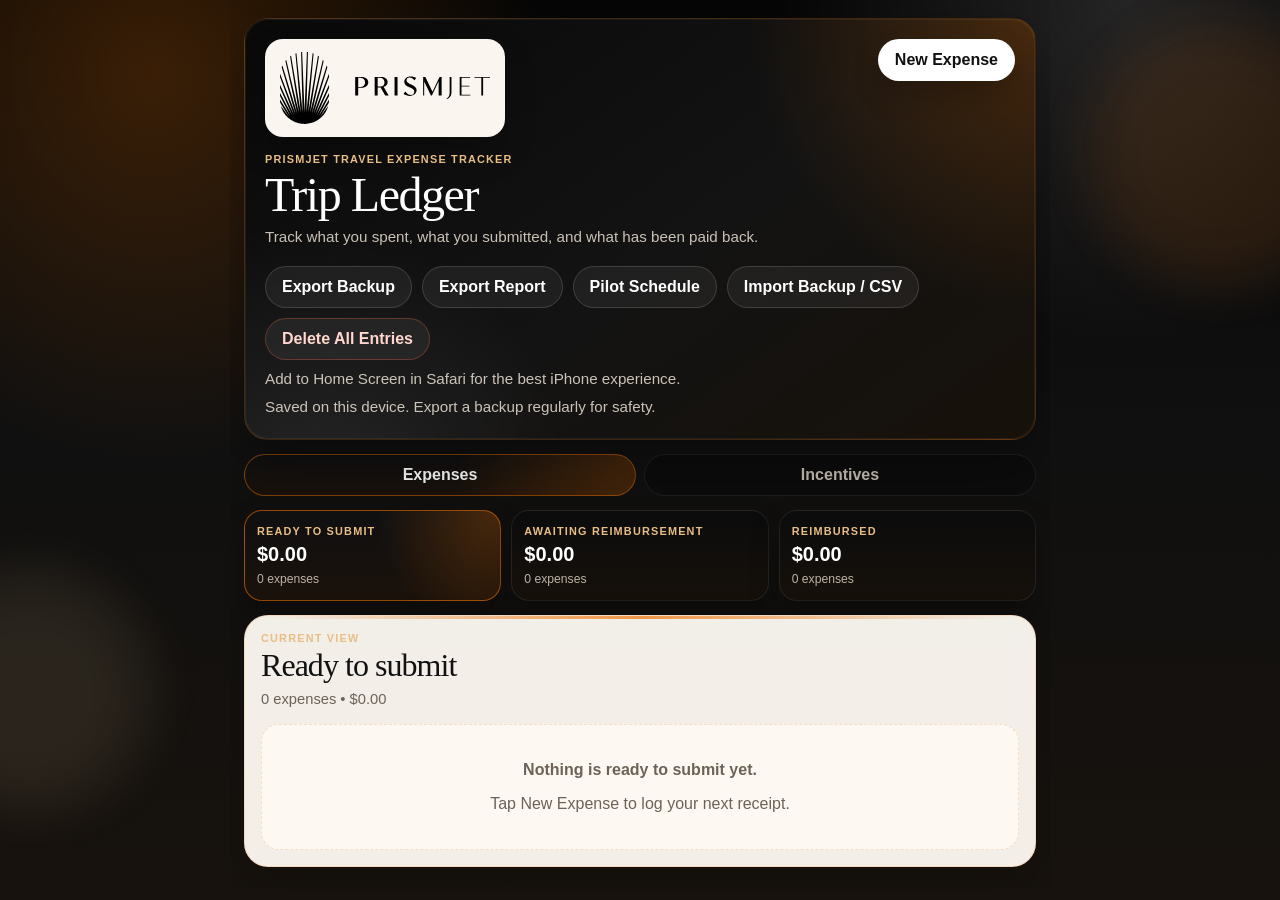
==== index.html @ 380c0ceb "Publish PrismJet schedule test app" ====
<!DOCTYPE html>
<html lang="en">
<head>
  <meta charset="UTF-8">
  <meta name="viewport" content="width=device-width, initial-scale=1.0, viewport-fit=cover">
  <meta name="theme-color" content="#090909">
  <meta name="apple-mobile-web-app-capable" content="yes">
  <meta name="apple-mobile-web-app-status-bar-style" content="black-translucent">
  <meta name="apple-mobile-web-app-title" content="Trip Ledger">
  <title>Trip Ledger • PrismJet</title>
  <link rel="manifest" href="manifest.webmanifest">
  <link rel="icon" href="assets/icon.svg" type="image/svg+xml">
  <link rel="apple-touch-icon" sizes="180x180" href="assets/apple-touch-icon.png">
  <link rel="stylesheet" href="styles.css">
</head>
<body>
  <div class="page-shell">
    <div class="backdrop backdrop-a"></div>
    <div class="backdrop backdrop-b"></div>

    <header class="app-header card">
      <div class="app-header-top">
        <div class="hero-copy">
          <div class="brand-lockup">
            <div class="brand-logo-frame">
              <img class="brand-logo" src="assets/prismjet-logo.svg" alt="PrismJet">
            </div>
          </div>
          <p class="eyebrow">PrismJet travel expense tracker</p>
          <h1>Trip Ledger</h1>
          <p class="hero-text">Track what you spent, what you submitted, and what has been paid back.</p>
        </div>

        <a class="primary-button new-expense-link" id="new-entry-link" href="expense.html?type=expense">New Expense</a>
      </div>

      <div class="header-actions">
        <button class="secondary-button" id="export-button" type="button">Export Backup</button>
        <a class="secondary-button" href="report.html">Export Report</a>
        <a class="secondary-button" href="schedule.html">Pilot Schedule</a>
        <button class="secondary-button" id="import-button" type="button">Import Backup / CSV</button>
        <button class="secondary-button danger-button" id="clear-button" type="button">Delete All Entries</button>
        <input id="import-input" type="file" accept=".json,application/json,.csv,text/csv" hidden>
      </div>

      <p class="install-tip">
        Add to Home Screen in Safari for the best iPhone experience.
        <span class="storage-tip" id="storage-status">Saved on this device. Export a backup regularly for safety.</span>
      </p>
    </header>

    <main class="layout compact-layout">
      <section class="ledger-toggle" aria-label="Record type">
        <button class="ledger-toggle-button active" data-record-type="expense" type="button" aria-pressed="true">Expenses</button>
        <button class="ledger-toggle-button" data-record-type="incentive" type="button" aria-pressed="false">Incentives</button>
      </section>

      <section class="status-grid" aria-label="Expense categories">
        <button class="status-tile card active" data-view="to-submit" type="button" aria-pressed="true">
          <span class="summary-label">Ready to submit</span>
          <span class="summary-value" id="summary-to-submit">$0.00</span>
          <span class="summary-meta" id="summary-to-submit-count">0 expenses</span>
        </button>

        <button class="status-tile card" data-view="submitted" type="button" aria-pressed="false">
          <span class="summary-label">Awaiting reimbursement</span>
          <span class="summary-value" id="summary-awaiting">$0.00</span>
          <span class="summary-meta" id="summary-awaiting-count">0 expenses</span>
        </button>

        <button class="status-tile card" data-view="reimbursed" type="button" aria-pressed="false">
          <span class="summary-label">Reimbursed</span>
          <span class="summary-value" id="summary-reimbursed">$0.00</span>
          <span class="summary-meta" id="summary-reimbursed-count">0 expenses</span>
        </button>
      </section>

      <section class="card list-panel">
        <div class="list-panel-heading">
          <div>
            <p class="section-eyebrow">Current view</p>
            <h2 id="list-heading">Ready to submit</h2>
            <p class="list-caption" id="list-caption">0 expenses • $0.00</p>
          </div>
        </div>

        <div class="expense-list" id="expense-list" aria-live="polite"></div>

        <template id="expense-card-template">
          <article class="expense-card">
            <div class="expense-card-top">
              <div class="expense-primary">
                <p class="expense-merchant"></p>
                <p class="expense-meta"></p>
              </div>
              <div class="expense-amount"></div>
            </div>

            <div class="expense-badges"></div>
            <p class="expense-location"></p>
            <p class="expense-notes"></p>
            <img class="expense-photo" alt="Receipt photo">

            <dl class="expense-timeline"></dl>

            <div class="expense-actions">
              <button class="inline-button" data-action="quick-status" type="button"></button>
              <button class="inline-button" data-action="edit" type="button">Edit</button>
              <button class="inline-button danger-inline" data-action="delete" type="button">Delete</button>
            </div>
          </article>
        </template>
      </section>
    </main>
  </div>

  <script src="app.js" type="module"></script>
</body>
</html>
---- styles.css ----
:root {
  --bg: #090909;
  --surface: rgba(255, 251, 245, 0.95);
  --surface-strong: #fffdf8;
  --line: rgba(238, 113, 0, 0.16);
  --text: #111111;
  --muted: #6c6257;
  --accent: #ee7100;
  --accent-strong: #c85b00;
  --highlight: #e8be84;
  --success: #2f6d55;
  --warning: #a35a1d;
  --shadow: 0 22px 50px rgba(0, 0, 0, 0.2);
  --radius-xl: 24px;
  --radius-lg: 18px;
  --radius-md: 14px;
  --radius-sm: 12px;
  --hero-font: "Iowan Old Style", "Palatino Linotype", "Book Antiqua", serif;
  --ui-font: "Avenir Next", "Helvetica Neue", "Trebuchet MS", sans-serif;
}

* {
  box-sizing: border-box;
}

html {
  background:
    radial-gradient(circle at 12% 8%, rgba(238, 113, 0, 0.22), transparent 28%),
    radial-gradient(circle at 88% 0%, rgba(255, 255, 255, 0.12), transparent 24%),
    linear-gradient(180deg, #060606 0%, #101010 48%, #17120d 100%);
}

body {
  margin: 0;
  min-height: 100vh;
  color: var(--text);
  font-family: var(--ui-font);
  background: transparent;
}

body.modal-open {
  overflow: hidden;
}

button,
input,
select,
textarea {
  font: inherit;
}

button {
  border: 0;
  cursor: pointer;
}

a {
  color: inherit;
  text-decoration: none;
}

img {
  display: block;
  max-width: 100%;
}

.page-shell {
  position: relative;
  max-width: 820px;
  margin: 0 auto;
  overflow: hidden;
  padding: max(18px, env(safe-area-inset-top)) 14px max(22px, env(safe-area-inset-bottom));
}

.backdrop {
  position: fixed;
  border-radius: 999px;
  pointer-events: none;
  filter: blur(28px);
  opacity: 0.7;
}

.backdrop-a {
  top: 24px;
  right: -70px;
  width: 260px;
  height: 260px;
  background: rgba(238, 113, 0, 0.16);
}

.backdrop-b {
  bottom: 10%;
  left: -90px;
  width: 240px;
  height: 240px;
  background: rgba(245, 212, 161, 0.14);
}

.card,
.expense-card,
.status-tile {
  animation: lift-in 0.42s ease both;
}

.card {
  position: relative;
  border: 1px solid var(--line);
  border-radius: var(--radius-xl);
  background: var(--surface);
  backdrop-filter: blur(12px);
  box-shadow: var(--shadow);
}

.app-header,
.form-shell {
  overflow: hidden;
  padding: 20px;
  border-color: rgba(238, 113, 0, 0.22);
  background:
    radial-gradient(circle at top right, rgba(238, 113, 0, 0.24), transparent 32%),
    radial-gradient(circle at 8% 110%, rgba(255, 255, 255, 0.08), transparent 30%),
    linear-gradient(145deg, #090909 0%, #131313 54%, #17110a 100%);
  box-shadow: 0 24px 60px rgba(0, 0, 0, 0.34);
}

.app-header::after,
.form-shell::after {
  content: "";
  position: absolute;
  inset: 0;
  border: 1px solid rgba(255, 255, 255, 0.06);
  border-radius: inherit;
  pointer-events: none;
}

.app-header-top,
.list-panel-heading,
.form-header {
  display: flex;
  justify-content: space-between;
  gap: 14px;
  align-items: flex-start;
}

.hero-copy {
  max-width: 34rem;
}

.brand-lockup {
  display: flex;
  align-items: center;
  margin-bottom: 16px;
}

.brand-lockup-compact {
  margin-bottom: 14px;
}

.brand-logo-frame {
  display: inline-flex;
  padding: 12px 14px;
  border-radius: 18px;
  background: rgba(255, 250, 243, 0.98);
  border: 1px solid rgba(255, 255, 255, 0.1);
  box-shadow: 0 16px 32px rgba(0, 0, 0, 0.22);
}

.brand-logo {
  width: min(210px, 52vw);
  height: auto;
}

.eyebrow,
.section-eyebrow,
.summary-label {
  display: block;
  margin: 0 0 6px;
  letter-spacing: 0.11em;
  text-transform: uppercase;
  color: var(--highlight);
  font-size: 0.68rem;
  font-weight: 700;
}

h1,
h2 {
  margin: 0;
  font-family: var(--hero-font);
  line-height: 0.98;
  letter-spacing: -0.03em;
}

h1 {
  font-size: clamp(2rem, 7vw, 3rem);
  font-weight: 300;
}

h2 {
  font-size: clamp(1.5rem, 5vw, 2rem);
  font-weight: 400;
}

.hero-text,
.list-caption,
.storage-tip,
.field-help,
.expense-meta,
.expense-location,
.expense-notes,
.install-tip,
.back-copy {
  color: var(--muted);
  line-height: 1.45;
}

.app-header h1,
.form-shell h1 {
  color: #fff;
}

.app-header .hero-text,
.app-header .install-tip,
.app-header .storage-tip,
.form-shell .back-copy {
  color: rgba(255, 244, 228, 0.78);
}

.hero-text,
.install-tip {
  margin: 8px 0 0;
  font-size: 0.95rem;
}

.storage-tip {
  display: block;
  margin-top: 6px;
}

.header-actions {
  display: flex;
  gap: 10px;
  flex-wrap: wrap;
  margin-top: 18px;
}

.layout {
  display: grid;
  gap: 14px;
  margin-top: 14px;
}

.ledger-toggle {
  display: grid;
  grid-template-columns: repeat(2, minmax(0, 1fr));
  gap: 8px;
}

.ledger-toggle-button {
  min-height: 42px;
  border: 1px solid rgba(255, 255, 255, 0.08);
  border-radius: 999px;
  background: rgba(12, 12, 13, 0.92);
  color: rgba(255, 243, 226, 0.78);
  font-weight: 700;
  transition: transform 160ms ease, border-color 160ms ease, background-color 160ms ease;
}

.ledger-toggle-button.active {
  border-color: rgba(238, 113, 0, 0.5);
  background:
    radial-gradient(circle at top right, rgba(238, 113, 0, 0.24), transparent 46%),
    linear-gradient(180deg, rgba(16, 16, 17, 0.98), rgba(27, 18, 11, 0.98));
  color: #fff;
}

.ledger-toggle-button:hover {
  transform: translateY(-1px);
}

.status-grid {
  display: grid;
  gap: 10px;
  grid-template-columns: repeat(3, minmax(0, 1fr));
}

.status-tile {
  width: 100%;
  padding: 14px 12px;
  text-align: left;
  border: 1px solid rgba(255, 255, 255, 0.08);
  border-radius: var(--radius-lg);
  background: linear-gradient(180deg, rgba(12, 12, 13, 0.96), rgba(23, 17, 11, 0.96));
  box-shadow: 0 16px 30px rgba(0, 0, 0, 0.25);
  transition: transform 160ms ease, border-color 160ms ease, background-color 160ms ease;
}

.status-tile.active {
  border-color: rgba(238, 113, 0, 0.58);
  background:
    radial-gradient(circle at top right, rgba(238, 113, 0, 0.26), transparent 46%),
    linear-gradient(180deg, rgba(16, 16, 17, 0.98), rgba(27, 18, 11, 0.98));
}

.status-tile:hover {
  transform: translateY(-1px);
}

.summary-value {
  display: block;
  margin: 0;
  color: #fff;
  font-size: clamp(0.98rem, 3.8vw, 1.25rem);
  font-weight: 800;
  line-height: 1.15;
  font-variant-numeric: tabular-nums;
}

.summary-meta {
  display: block;
  margin-top: 6px;
  color: rgba(255, 243, 226, 0.72);
  font-size: 0.76rem;
}

.list-panel {
  padding: 16px;
  border-color: rgba(238, 113, 0, 0.18);
  box-shadow: 0 24px 48px rgba(0, 0, 0, 0.18);
}

.list-panel::before,
.form-card::before {
  content: "";
  position: absolute;
  left: 18px;
  right: 18px;
  top: 0;
  height: 3px;
  border-radius: 999px;
  background: linear-gradient(90deg, rgba(238, 113, 0, 0), rgba(238, 113, 0, 0.7), rgba(238, 113, 0, 0));
}

.list-panel-heading {
  margin-bottom: 14px;
  align-items: flex-end;
}

.list-caption {
  margin: 8px 0 0;
  font-size: 0.92rem;
}

.sort-control {
  display: grid;
  gap: 6px;
  min-width: 0;
}

.sort-control-label {
  color: var(--muted);
  font-size: 0.72rem;
  font-weight: 700;
  letter-spacing: 0.08em;
  text-transform: uppercase;
}

.sort-control select {
  min-height: 40px;
  padding: 0 14px;
  border: 1px solid rgba(17, 17, 17, 0.12);
  border-radius: 999px;
  background: rgba(255, 254, 251, 0.98);
  color: var(--text);
  font-weight: 700;
}

.expense-list {
  display: grid;
  gap: 12px;
}

.expense-group {
  overflow: hidden;
  border: 1px solid var(--line);
  border-radius: var(--radius-lg);
  background: rgba(255, 251, 245, 0.9);
}

.expense-group-summary,
.submitted-expense-summary {
  display: flex;
  align-items: center;
  justify-content: space-between;
  gap: 10px;
  padding: 12px 14px;
  cursor: pointer;
  list-style: none;
}

.expense-group-summary::-webkit-details-marker,
.submitted-expense-summary::-webkit-details-marker {
  display: none;
}

.expense-group-summary-main,
.submitted-expense-line {
  min-width: 0;
  display: flex;
  align-items: center;
  gap: 8px;
}

.expense-group-summary-label,
.submitted-expense-title {
  min-width: 0;
  overflow: hidden;
  text-overflow: ellipsis;
  white-space: nowrap;
  font-weight: 800;
}

.expense-group-summary-label {
  font-size: 0.98rem;
}

.expense-group-summary-right,
.submitted-expense-summary-right {
  display: flex;
  align-items: center;
  gap: 10px;
  flex-shrink: 0;
}

.expense-group-summary-total,
.submitted-expense-summary-amount {
  color: var(--accent);
  font-weight: 800;
  font-variant-numeric: tabular-nums;
  white-space: nowrap;
}

.accordion-chevron {
  color: var(--muted);
  font-size: 1.15rem;
  line-height: 1;
  transition: transform 180ms ease;
}

.expense-group[open] > .expense-group-summary,
.submitted-expense-item[open] > .submitted-expense-summary {
  border-bottom: 1px solid rgba(238, 113, 0, 0.16);
}

.expense-group[open] > .expense-group-summary .accordion-chevron,
.submitted-expense-item[open] > .submitted-expense-summary .accordion-chevron {
  transform: rotate(90deg);
}

.expense-group-content,
.submitted-expense-body {
  padding: 10px 12px 12px;
}

.expense-group-actions {
  display: flex;
  flex-wrap: wrap;
  gap: 8px;
  margin-bottom: 10px;
}

.expense-group-button {
  min-height: 38px;
}

.trip-group {
  display: grid;
  gap: 8px;
}

.trip-group + .trip-group {
  padding-top: 10px;
  border-top: 1px solid rgba(17, 17, 17, 0.08);
}

.trip-group-header {
  display: flex;
  justify-content: space-between;
  gap: 10px;
  align-items: baseline;
}

.trip-group-title {
  margin: 0;
  font-size: 0.96rem;
  font-weight: 800;
}

.trip-group-caption {
  margin: 0;
  color: var(--muted);
  font-size: 0.76rem;
}

.trip-group-list {
  display: grid;
  gap: 8px;
}

.expense-group-note,
.submitted-expense-meta {
  margin: 0 0 10px;
  color: var(--muted);
  font-size: 0.84rem;
  line-height: 1.35;
}

.submitted-expense-date-grid {
  display: grid;
  grid-template-columns: repeat(3, minmax(0, 1fr));
  gap: 8px;
  margin: 0 0 12px;
}

.submitted-expense-date-field {
  display: grid;
  gap: 5px;
  padding: 10px;
  border-radius: var(--radius-md);
  background: rgba(17, 17, 17, 0.05);
}

.submitted-expense-date-label {
  color: var(--muted);
  font-size: 0.72rem;
  font-weight: 700;
  text-transform: uppercase;
  letter-spacing: 0.08em;
}

.submitted-expense-date-input,
.submitted-expense-date-value {
  min-width: 0;
  color: var(--text);
  font-size: 0.88rem;
  font-weight: 700;
}

.submitted-expense-date-input {
  min-height: 24px;
  padding: 0;
  border: 0;
  background: transparent;
  appearance: none;
  -webkit-appearance: none;
}

.submitted-expense-date-input:focus {
  outline: none;
}

.submitted-expense-date-input::-webkit-date-and-time-value {
  text-align: left;
}

.expense-group-list {
  display: grid;
  gap: 8px;
}

.expense-group-empty {
  margin: 0;
  padding: 14px;
  border-radius: var(--radius-md);
  background: rgba(17, 17, 17, 0.05);
  color: var(--muted);
  text-align: center;
}

.submitted-expense-item {
  overflow: hidden;
  border: 1px solid rgba(17, 17, 17, 0.08);
  border-radius: var(--radius-md);
  background: linear-gradient(180deg, rgba(255, 253, 249, 0.98), rgba(249, 242, 232, 0.95));
  animation: lift-in 0.42s ease both;
}

.submitted-expense-date {
  flex-shrink: 0;
  color: var(--muted);
  font-size: 0.8rem;
  font-weight: 700;
  white-space: nowrap;
}

.submitted-expense-title {
  font-size: 0.94rem;
}

.submitted-expense-summary-amount {
  font-size: 0.92rem;
}

.expense-card {
  padding: 16px;
  border: 1px solid var(--line);
  border-radius: var(--radius-lg);
  background: linear-gradient(180deg, rgba(255, 253, 249, 0.99), rgba(249, 242, 232, 0.97));
}

.expense-card-top {
  display: flex;
  justify-content: space-between;
  gap: 12px;
  align-items: flex-start;
}

.expense-merchant {
  margin: 0;
  font-size: 1.08rem;
  font-weight: 800;
}

.expense-meta,
.expense-location,
.expense-notes {
  margin: 6px 0 0;
  font-size: 0.92rem;
}

.expense-location:not([hidden])::before {
  content: "Location: ";
  font-weight: 700;
  color: var(--text);
}

.expense-amount {
  flex-shrink: 0;
  color: var(--accent);
  font-size: 1.15rem;
  font-weight: 800;
  white-space: nowrap;
  font-variant-numeric: tabular-nums;
}

.expense-badges {
  display: flex;
  gap: 8px;
  flex-wrap: wrap;
  margin-top: 12px;
}

.badge {
  display: inline-flex;
  align-items: center;
  min-height: 28px;
  padding: 0 10px;
  border-radius: 999px;
  font-size: 0.76rem;
  font-weight: 700;
}

.badge-status-draft {
  background: rgba(238, 113, 0, 0.12);
  color: var(--accent);
}

.badge-status-submitted {
  background: rgba(232, 190, 132, 0.2);
  color: var(--warning);
}

.badge-status-reimbursed {
  background: rgba(47, 109, 85, 0.14);
  color: var(--success);
}

.badge-category {
  background: rgba(17, 17, 17, 0.06);
  color: var(--text);
}

.badge-trip {
  background: rgba(238, 113, 0, 0.12);
  color: var(--accent);
}

.expense-photo {
  width: 100%;
  margin-top: 12px;
  max-height: 150px;
  border-radius: var(--radius-md);
  object-fit: cover;
  background: rgba(17, 17, 17, 0.06);
}

.expense-timeline {
  display: grid;
  grid-template-columns: repeat(3, minmax(0, 1fr));
  gap: 8px;
  margin: 12px 0 0;
}

.expense-timeline div {
  padding: 10px;
  border-radius: var(--radius-md);
  background: rgba(17, 17, 17, 0.05);
}

.expense-timeline dt {
  margin: 0 0 5px;
  color: var(--muted);
  font-size: 0.72rem;
  text-transform: uppercase;
  letter-spacing: 0.08em;
}

.expense-timeline dd {
  margin: 0;
  font-size: 0.88rem;
  font-weight: 700;
}

.expense-actions,
.form-actions {
  display: flex;
  gap: 10px;
  flex-wrap: wrap;
  margin-top: 14px;
}

.primary-button,
.secondary-button,
.inline-button {
  display: inline-flex;
  align-items: center;
  justify-content: center;
  min-height: 42px;
  padding: 0 16px;
  border-radius: 999px;
  font-weight: 700;
  transition: transform 160ms ease, box-shadow 160ms ease, background-color 160ms ease, color 160ms ease;
}

.primary-button {
  border: 1px solid rgba(238, 113, 0, 0.45);
  background: linear-gradient(135deg, #111111 0%, #1d1d1f 100%);
  color: #fff;
  box-shadow: 0 14px 28px rgba(0, 0, 0, 0.22);
}

.secondary-button,
.inline-button {
  border: 1px solid rgba(17, 17, 17, 0.12);
  background: rgba(255, 253, 249, 0.95);
  color: var(--text);
}

.danger-inline {
  color: #a63e2f;
}

.danger-button {
  color: #a63e2f;
}

.primary-button:hover,
.secondary-button:hover,
.inline-button:hover {
  transform: translateY(-1px);
}

.primary-button:disabled,
.secondary-button:disabled,
.inline-button:disabled {
  opacity: 0.58;
  cursor: not-allowed;
  transform: none;
}

.new-expense-link {
  flex-shrink: 0;
  background: #fff;
  color: #111;
  border-color: rgba(255, 255, 255, 0.18);
}

.app-header .secondary-button,
.form-shell .back-link {
  border-color: rgba(255, 255, 255, 0.14);
  background: rgba(255, 255, 255, 0.06);
  color: #fff;
  box-shadow: none;
}

.app-header .danger-button {
  border-color: rgba(224, 95, 70, 0.34);
  color: #ffd7ce;
}

.app-header .secondary-button:hover,
.form-shell .back-link:hover,
.app-header .new-expense-link:hover {
  box-shadow: none;
}

.form-page {
  max-width: 760px;
  margin: 0 auto;
}

.back-link {
  margin-bottom: 12px;
}

.form-card {
  margin-top: 12px;
  padding: 14px;
  overflow: hidden;
  border-color: rgba(238, 113, 0, 0.18);
  box-shadow: 0 24px 48px rgba(0, 0, 0, 0.18);
}

.entry-type-picker {
  display: grid;
  grid-template-columns: repeat(2, minmax(0, 1fr));
  gap: 8px;
  margin: 0 0 12px;
  padding: 0;
  border: 0;
}

.entry-type-picker legend {
  margin-bottom: 8px;
  color: var(--muted);
  font-size: 0.8rem;
  font-weight: 700;
}

.entry-type-option {
  position: relative;
}

.entry-type-option input {
  position: absolute;
  inset: 0;
  opacity: 0;
  pointer-events: none;
}

.entry-type-option span {
  display: flex;
  align-items: center;
  justify-content: center;
  min-height: 42px;
  padding: 0 14px;
  border: 1px solid rgba(17, 17, 17, 0.12);
  border-radius: 999px;
  background: rgba(255, 254, 251, 0.96);
  color: var(--text);
  font-weight: 700;
}

.entry-type-option input:checked + span {
  border-color: rgba(238, 113, 0, 0.5);
  background: rgba(238, 113, 0, 0.1);
  color: var(--accent-strong);
}

.field-grid {
  display: grid;
  gap: 12px;
  grid-template-columns: repeat(2, minmax(0, 1fr));
}

.field {
  display: flex;
  flex-direction: column;
  gap: 6px;
  min-width: 0;
}

.field span {
  font-size: 0.84rem;
  font-weight: 700;
}

.field input,
.field select,
.field textarea {
  width: 100%;
  max-width: 100%;
  min-width: 0;
  min-height: 44px;
  padding: 11px 13px;
  border: 1px solid rgba(17, 17, 17, 0.14);
  border-radius: var(--radius-md);
  background: rgba(255, 254, 251, 0.96);
  color: var(--text);
  transition: border-color 160ms ease, box-shadow 160ms ease, transform 160ms ease;
}

.field input[type="date"] {
  display: block;
  width: 100%;
  max-width: 100%;
  min-width: 0;
  overflow: hidden;
  white-space: nowrap;
  text-overflow: ellipsis;
  -webkit-appearance: none;
  appearance: none;
}

.field input[type="date"]::-webkit-date-and-time-value {
  text-align: left;
}

.field input[type="date"]::-webkit-calendar-picker-indicator {
  margin-left: 6px;
}

.field input:focus,
.field select:focus,
.field textarea:focus {
  outline: none;
  border-color: rgba(238, 113, 0, 0.5);
  box-shadow: 0 0 0 4px rgba(238, 113, 0, 0.08);
  transform: translateY(-1px);
}

.field textarea {
  min-height: 84px;
  resize: vertical;
}

.field-wide {
  grid-column: 1 / -1;
}

.entry-grid {
  gap: 10px;
  grid-template-columns: repeat(2, minmax(0, 1fr));
}

.receipt-field {
  padding: 12px;
  border: 1px solid rgba(17, 17, 17, 0.08);
  border-radius: var(--radius-lg);
  background: rgba(248, 241, 231, 0.72);
}

.receipt-actions {
  display: grid;
  gap: 6px;
  margin-top: 8px;
}

.compact-action {
  width: 100%;
}

.scan-status {
  margin: 0;
  color: var(--muted);
  font-size: 0.8rem;
  line-height: 1.35;
}

.location-row {
  display: grid;
  grid-template-columns: 1fr auto;
  gap: 10px;
}

.photo-preview {
  display: grid;
  gap: 10px;
  margin-top: 12px;
}

.photo-preview-actions {
  display: flex;
  gap: 10px;
  flex-wrap: wrap;
}

.photo-preview img {
  width: 100%;
  max-height: 420px;
  border-radius: var(--radius-lg);
  object-fit: contain;
  background: rgba(17, 17, 17, 0.06);
  cursor: zoom-in;
}

.empty-state {
  padding: 20px;
  border-radius: var(--radius-lg);
  border: 1px dashed rgba(238, 113, 0, 0.22);
  text-align: center;
  color: var(--muted);
  background: rgba(255, 251, 243, 0.84);
}

.details-panel {
  margin-top: 12px;
  border: 1px solid rgba(17, 17, 17, 0.08);
  border-radius: var(--radius-lg);
  background: rgba(248, 241, 231, 0.68);
  overflow: hidden;
}

.details-panel summary {
  padding: 12px 14px;
  cursor: pointer;
  font-weight: 700;
  color: var(--accent);
  list-style: none;
}

.details-panel summary::-webkit-details-marker {
  display: none;
}

.details-panel[open] summary {
  border-bottom: 1px solid rgba(17, 17, 17, 0.08);
}

.optional-grid {
  gap: 10px;
  padding: 0 14px 14px;
}

.report-card {
  display: grid;
  gap: 14px;
}

.report-date-grid {
  gap: 12px;
}

.report-preview {
  margin: 0;
  padding: 12px 14px;
  border: 1px solid rgba(17, 17, 17, 0.08);
  border-radius: var(--radius-md);
  background: rgba(248, 241, 231, 0.62);
  color: var(--muted);
  line-height: 1.45;
}

.report-actions {
  margin-top: 0;
}

.report-download-link[hidden] {
  display: none;
}

.report-modal {
  position: fixed;
  inset: 0;
  z-index: 18;
  display: grid;
  place-items: center;
  padding: 20px 12px;
}

.report-modal[hidden] {
  display: none;
}

.report-modal-scrim {
  position: absolute;
  inset: 0;
  background: rgba(9, 9, 9, 0.72);
  backdrop-filter: blur(8px);
}

.report-modal-card {
  position: relative;
  width: min(100%, 520px);
  padding: 16px;
  border-color: rgba(238, 113, 0, 0.18);
  box-shadow: 0 24px 56px rgba(0, 0, 0, 0.28);
}

.report-modal-header {
  display: flex;
  justify-content: space-between;
  gap: 12px;
  align-items: flex-start;
  margin-bottom: 14px;
}

.report-modal-copy,
.report-modal-preview {
  margin: 8px 0 0;
  color: var(--muted);
  line-height: 1.45;
}

.report-modal-grid {
  display: grid;
  gap: 12px;
  grid-template-columns: repeat(2, minmax(0, 1fr));
}

.report-modal-preview {
  padding: 12px 14px;
  border: 1px solid rgba(17, 17, 17, 0.08);
  border-radius: var(--radius-md);
  background: rgba(248, 241, 231, 0.62);
}

.report-modal-actions {
  display: flex;
  justify-content: flex-end;
  gap: 10px;
  flex-wrap: wrap;
  margin-top: 14px;
}

.image-modal {
  position: fixed;
  inset: 0;
  z-index: 20;
  display: grid;
  place-items: center;
  padding: 20px 12px;
}

.image-modal[hidden] {
  display: none;
}

.image-modal-scrim {
  position: absolute;
  inset: 0;
  background: rgba(19, 41, 42, 0.72);
  backdrop-filter: blur(8px);
}

.image-modal-card {
  position: relative;
  width: min(100%, 760px);
  max-height: 92vh;
  padding: 14px;
  border: 1px solid rgba(255, 255, 255, 0.08);
  border-radius: var(--radius-xl);
  background: rgba(14, 30, 31, 0.94);
  box-shadow: 0 22px 50px rgba(0, 0, 0, 0.3);
}

.image-modal-toolbar {
  display: flex;
  justify-content: space-between;
  gap: 10px;
  align-items: center;
  margin-bottom: 12px;
}

.image-zoom-actions {
  display: flex;
  gap: 8px;
}

.image-modal-toolbar .inline-button {
  background: rgba(255, 255, 255, 0.08);
  border-color: rgba(255, 255, 255, 0.12);
  color: #fff;
}

.image-modal-frame {
  position: relative;
  overflow: hidden;
  min-height: 60vh;
  max-height: 70vh;
  border-radius: var(--radius-lg);
  background: rgba(0, 0, 0, 0.3);
  touch-action: none;
}

.image-modal-frame img {
  width: 100%;
  height: 100%;
  object-fit: contain;
  transform-origin: center center;
  transition: transform 140ms ease;
  user-select: none;
  -webkit-user-drag: none;
}

.image-modal-help {
  margin: 12px 0 4px;
  color: rgba(255, 255, 255, 0.72);
}

.schedule-page {
  max-width: 1080px;
}

.schedule-app {
  display: grid;
  gap: 14px;
}

.schedule-app[hidden],
.schedule-login-panel[hidden] {
  display: none;
}

.schedule-mode-banner {
  min-height: 0;
}

.login-grid {
  grid-template-columns: minmax(0, 1fr) auto;
  align-items: end;
}

.login-button {
  min-height: 44px;
}

.form-message {
  min-height: 1.35em;
  margin: 10px 0 0;
  color: var(--muted);
  font-size: 0.9rem;
  line-height: 1.35;
}

.form-message[data-tone="success"] {
  color: var(--success);
}

.form-message[data-tone="error"] {
  color: #a63e2f;
}

.form-message[data-tone="muted"] {
  color: var(--muted);
}

.schedule-status-tile {
  cursor: default;
}

.schedule-status-tile:hover {
  transform: none;
}

.schedule-month-bar {
  display: flex;
  justify-content: space-between;
  gap: 14px;
  align-items: end;
}

.month-actions {
  display: flex;
  align-items: end;
  gap: 8px;
}

.icon-button {
  width: 42px;
  padding: 0;
  flex-shrink: 0;
}

.month-picker-field {
  width: 172px;
}

.schedule-choice-grid {
  margin-top: 14px;
}

.schedule-picker {
  margin: 0;
}

.priority-picker {
  grid-template-columns: repeat(3, minmax(0, 1fr));
}

.calendar-weekdays,
.schedule-calendar-grid {
  display: grid;
  grid-template-columns: repeat(7, minmax(0, 1fr));
  gap: 6px;
}

.calendar-weekdays {
  margin-bottom: 6px;
  color: var(--muted);
  font-size: 0.72rem;
  font-weight: 800;
  text-align: center;
  text-transform: uppercase;
}

.calendar-empty-cell,
.calendar-day-button {
  min-width: 0;
  min-height: 104px;
  border-radius: 10px;
}

.calendar-empty-cell {
  background: rgba(17, 17, 17, 0.03);
}

.calendar-day-button {
  display: flex;
  flex-direction: column;
  align-items: stretch;
  gap: 4px;
  padding: 7px;
  border: 1px solid rgba(17, 17, 17, 0.1);
  background: rgba(255, 253, 249, 0.94);
  color: var(--text);
  text-align: left;
  transition: transform 160ms ease, border-color 160ms ease, background-color 160ms ease;
}

.calendar-day-button:hover {
  transform: translateY(-1px);
  border-color: rgba(238, 113, 0, 0.32);
}

.calendar-day-button:disabled {
  cursor: not-allowed;
  opacity: 0.42;
  transform: none;
}

.calendar-day-button.selected {
  border-color: rgba(238, 113, 0, 0.64);
  background: rgba(238, 113, 0, 0.08);
}

.calendar-day-button.own-request {
  box-shadow: inset 0 0 0 2px rgba(47, 109, 85, 0.16);
}

.calendar-day-number {
  color: var(--text);
  font-size: 0.88rem;
  font-weight: 900;
  line-height: 1;
}

.calendar-chip-stack {
  display: grid;
  gap: 3px;
  min-width: 0;
}

.request-chip,
.draft-chip {
  display: block;
  width: 100%;
  min-width: 0;
  overflow: hidden;
  padding: 3px 5px;
  border-radius: 7px;
  font-size: 0.64rem;
  font-weight: 900;
  line-height: 1.1;
  text-overflow: ellipsis;
  white-space: nowrap;
}

.request-chip-regular {
  border: 1px solid transparent;
  background: var(--pilot-color);
  color: var(--chip-text);
}

.request-chip-pto {
  border: 1px solid var(--pilot-color);
  background:
    repeating-linear-gradient(135deg, rgba(255, 255, 255, 0.96) 0 5px, rgba(255, 255, 255, 0.72) 5px 9px);
  box-shadow: inset 3px 0 0 var(--pilot-color);
  color: #111;
}

.draft-chip {
  border: 1px solid rgba(238, 113, 0, 0.38);
  background: rgba(238, 113, 0, 0.14);
  color: var(--accent-strong);
}

.draft-chip-pto {
  background: rgba(47, 109, 85, 0.12);
  border-color: rgba(47, 109, 85, 0.28);
  color: var(--success);
}

.draft-list {
  display: grid;
  gap: 8px;
}

.draft-row {
  display: grid;
  grid-template-columns: minmax(110px, 1fr) minmax(94px, 0.85fr) minmax(106px, 0.9fr) 42px;
  gap: 8px;
  align-items: end;
  padding: 10px;
  border: 1px solid rgba(17, 17, 17, 0.08);
  border-radius: var(--radius-md);
  background: rgba(248, 241, 231, 0.7);
}

.draft-date,
.draft-select {
  min-width: 0;
}

.draft-date strong,
.draft-date span,
.draft-select span {
  display: block;
}

.draft-date strong {
  font-size: 0.95rem;
}

.draft-date span,
.draft-select span {
  color: var(--muted);
  font-size: 0.72rem;
  font-weight: 800;
  text-transform: uppercase;
}

.draft-select {
  display: grid;
  gap: 5px;
}

.draft-select select {
  width: 100%;
  min-width: 0;
  min-height: 38px;
  padding: 0 10px;
  border: 1px solid rgba(17, 17, 17, 0.12);
  border-radius: 999px;
  background: rgba(255, 254, 251, 0.96);
  color: var(--text);
  font-weight: 800;
}

.draft-remove-button {
  width: 42px;
  padding: 0;
  color: #a63e2f;
}

.schedule-notes-field {
  margin-top: 12px;
}

.compact-empty-state {
  padding: 14px;
}

.month-request-list {
  display: grid;
  gap: 10px;
}

.pilot-request-group {
  display: grid;
  gap: 9px;
  padding: 12px;
  border: 1px solid rgba(17, 17, 17, 0.08);
  border-radius: var(--radius-md);
  background: rgba(248, 241, 231, 0.7);
}

.pilot-request-group-header {
  display: flex;
  gap: 8px;
  align-items: center;
  color: var(--muted);
  font-size: 0.86rem;
}

.pilot-request-group-header strong {
  color: var(--text);
}

.pilot-color-dot {
  width: 12px;
  height: 12px;
  flex-shrink: 0;
  border-radius: 999px;
  background: var(--pilot-color);
}

.pilot-request-days {
  display: flex;
  gap: 6px;
  flex-wrap: wrap;
}

.pilot-request-day {
  display: inline-flex;
  align-items: center;
  gap: 6px;
  min-height: 28px;
  padding: 0 9px;
  border-radius: 999px;
  background: rgba(17, 17, 17, 0.06);
  color: var(--text);
  font-size: 0.78rem;
  font-weight: 800;
}

button.pilot-request-day {
  border: 1px solid rgba(166, 62, 47, 0.18);
  color: #7e3329;
}

button.pilot-request-day::after {
  content: "x";
  font-size: 0.76rem;
  line-height: 1;
}

button.pilot-request-day:hover {
  background: rgba(166, 62, 47, 0.08);
}

@keyframes lift-in {
  from {
    opacity: 0;
    transform: translateY(10px);
  }

  to {
    opacity: 1;
    transform: translateY(0);
  }
}

@media (max-width: 760px) {
  .app-header-top,
  .list-panel-heading,
  .form-header,
  .expense-card-top,
  .image-modal-toolbar,
  .report-modal-header,
  .schedule-month-bar {
    flex-direction: column;
    align-items: stretch;
  }

  .new-expense-link {
    width: 100%;
  }

  .field-grid:not(.entry-grid):not(.optional-grid),
  .expense-timeline {
    grid-template-columns: 1fr;
  }

  .image-zoom-actions {
    width: 100%;
    justify-content: space-between;
  }
}

@media (max-width: 560px) {
  .ledger-toggle,
  .entry-type-picker,
  .entry-grid,
  .optional-grid,
  .submitted-expense-date-grid,
  .report-modal-grid,
  .login-grid,
  .schedule-choice-grid {
    grid-template-columns: 1fr;
  }

  .month-actions {
    width: 100%;
  }

  .month-picker-field {
    width: 100%;
  }

  .draft-row {
    grid-template-columns: minmax(0, 1fr) minmax(92px, 0.86fr) 42px;
  }

  .draft-row .draft-select:nth-of-type(2) {
    grid-column: 1 / span 2;
  }
}

@media (max-width: 480px) {
  .page-shell {
    padding-inline: 12px;
  }

  .app-header,
  .form-shell {
    padding: 16px;
  }

  .form-card {
    padding: 12px;
  }

  .status-grid {
    gap: 8px;
  }

  .status-tile {
    padding: 12px 10px;
  }

  .summary-label {
    font-size: 0.62rem;
  }

  .summary-meta {
    font-size: 0.7rem;
  }

  .field input,
  .field select,
  .field textarea {
    min-height: 42px;
    padding: 10px 12px;
  }

  .image-modal {
    padding-inline: 8px;
  }

  .report-modal {
    padding-inline: 8px;
  }

  .report-modal-actions > * {
    width: 100%;
  }

  .calendar-weekdays,
  .schedule-calendar-grid {
    gap: 4px;
  }

  .calendar-empty-cell,
  .calendar-day-button {
    min-height: 78px;
    border-radius: 8px;
  }

  .calendar-day-button {
    gap: 3px;
    padding: 5px 4px;
  }

  .calendar-weekdays {
    font-size: 0.58rem;
  }

  .calendar-day-number {
    font-size: 0.74rem;
  }

  .request-chip,
  .draft-chip {
    padding: 2px 1px;
    border-radius: 5px;
    font-size: 0.46rem;
  }

  .draft-row {
    grid-template-columns: minmax(0, 1fr) 42px;
  }

  .draft-row .draft-select {
    grid-column: 1 / -1;
  }
}
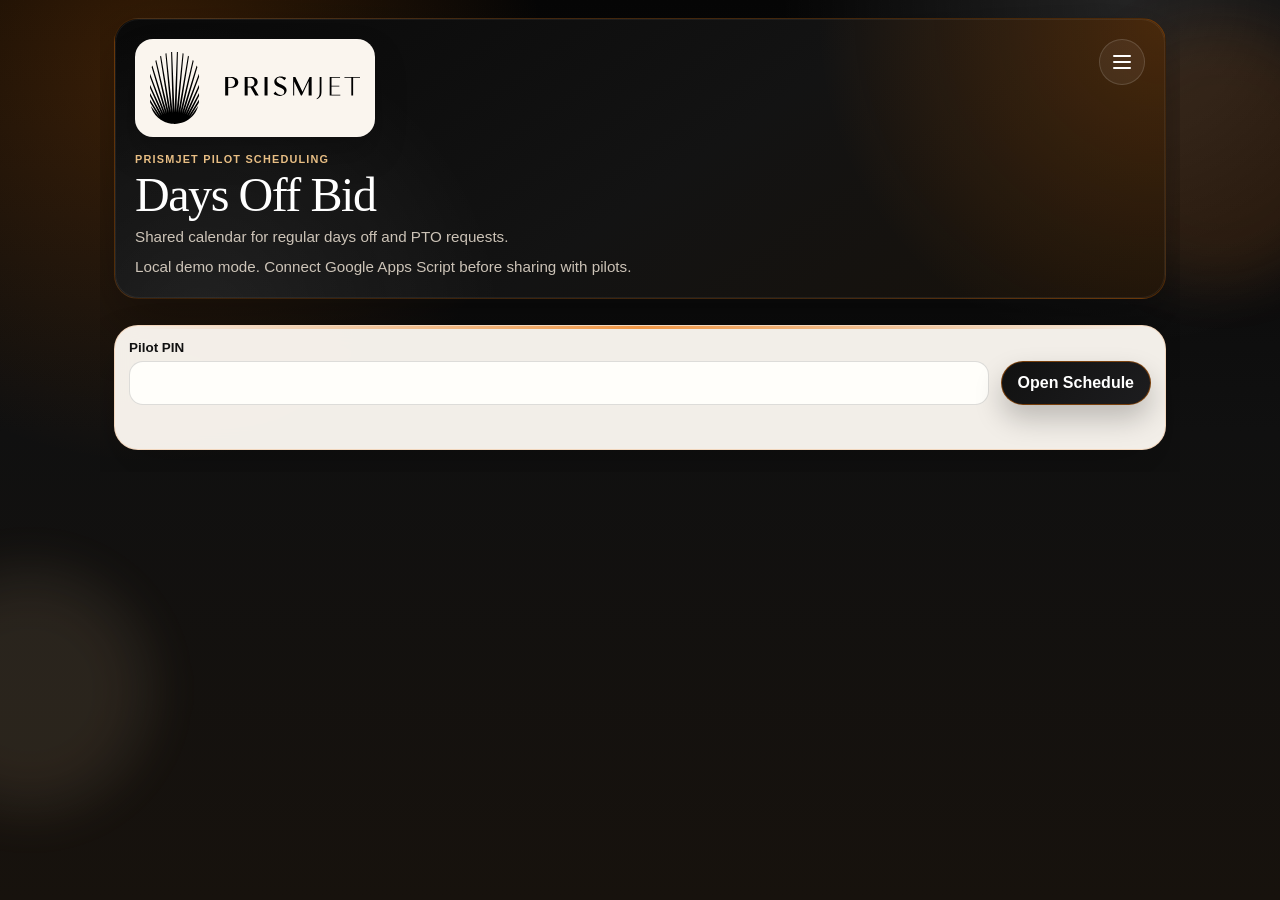
==== commit 8c61534a: "Refine PrismJet scheduling test app" ====
--- a/index.html
+++ b/index.html
@@ -2,118 +2,21 @@
 <html lang="en">
 <head>
   <meta charset="UTF-8">
-  <meta name="viewport" content="width=device-width, initial-scale=1.0, viewport-fit=cover">
+  <meta name="viewport" content="width=device-width, initial-scale=1.0">
   <meta name="theme-color" content="#090909">
   <meta name="apple-mobile-web-app-capable" content="yes">
   <meta name="apple-mobile-web-app-status-bar-style" content="black-translucent">
-  <meta name="apple-mobile-web-app-title" content="Trip Ledger">
-  <title>Trip Ledger • PrismJet</title>
+  <meta name="apple-mobile-web-app-title" content="Scheduling">
+  <title>Scheduling - PrismJet</title>
   <link rel="manifest" href="manifest.webmanifest">
-  <link rel="icon" href="assets/icon.svg" type="image/svg+xml">
+  <link rel="icon" href="assets/schedule-icon.svg" type="image/svg+xml">
   <link rel="apple-touch-icon" sizes="180x180" href="assets/apple-touch-icon.png">
-  <link rel="stylesheet" href="styles.css">
+  <meta http-equiv="refresh" content="0; url=schedule.html">
 </head>
 <body>
-  <div class="page-shell">
-    <div class="backdrop backdrop-a"></div>
-    <div class="backdrop backdrop-b"></div>
-
-    <header class="app-header card">
-      <div class="app-header-top">
-        <div class="hero-copy">
-          <div class="brand-lockup">
-            <div class="brand-logo-frame">
-              <img class="brand-logo" src="assets/prismjet-logo.svg" alt="PrismJet">
-            </div>
-          </div>
-          <p class="eyebrow">PrismJet travel expense tracker</p>
-          <h1>Trip Ledger</h1>
-          <p class="hero-text">Track what you spent, what you submitted, and what has been paid back.</p>
-        </div>
-
-        <a class="primary-button new-expense-link" id="new-entry-link" href="expense.html?type=expense">New Expense</a>
-      </div>
-
-      <div class="header-actions">
-        <button class="secondary-button" id="export-button" type="button">Export Backup</button>
-        <a class="secondary-button" href="report.html">Export Report</a>
-        <a class="secondary-button" href="schedule.html">Pilot Schedule</a>
-        <button class="secondary-button" id="import-button" type="button">Import Backup / CSV</button>
-        <button class="secondary-button danger-button" id="clear-button" type="button">Delete All Entries</button>
-        <input id="import-input" type="file" accept=".json,application/json,.csv,text/csv" hidden>
-      </div>
-
-      <p class="install-tip">
-        Add to Home Screen in Safari for the best iPhone experience.
-        <span class="storage-tip" id="storage-status">Saved on this device. Export a backup regularly for safety.</span>
-      </p>
-    </header>
-
-    <main class="layout compact-layout">
-      <section class="ledger-toggle" aria-label="Record type">
-        <button class="ledger-toggle-button active" data-record-type="expense" type="button" aria-pressed="true">Expenses</button>
-        <button class="ledger-toggle-button" data-record-type="incentive" type="button" aria-pressed="false">Incentives</button>
-      </section>
-
-      <section class="status-grid" aria-label="Expense categories">
-        <button class="status-tile card active" data-view="to-submit" type="button" aria-pressed="true">
-          <span class="summary-label">Ready to submit</span>
-          <span class="summary-value" id="summary-to-submit">$0.00</span>
-          <span class="summary-meta" id="summary-to-submit-count">0 expenses</span>
-        </button>
-
-        <button class="status-tile card" data-view="submitted" type="button" aria-pressed="false">
-          <span class="summary-label">Awaiting reimbursement</span>
-          <span class="summary-value" id="summary-awaiting">$0.00</span>
-          <span class="summary-meta" id="summary-awaiting-count">0 expenses</span>
-        </button>
-
-        <button class="status-tile card" data-view="reimbursed" type="button" aria-pressed="false">
-          <span class="summary-label">Reimbursed</span>
-          <span class="summary-value" id="summary-reimbursed">$0.00</span>
-          <span class="summary-meta" id="summary-reimbursed-count">0 expenses</span>
-        </button>
-      </section>
-
-      <section class="card list-panel">
-        <div class="list-panel-heading">
-          <div>
-            <p class="section-eyebrow">Current view</p>
-            <h2 id="list-heading">Ready to submit</h2>
-            <p class="list-caption" id="list-caption">0 expenses • $0.00</p>
-          </div>
-        </div>
-
-        <div class="expense-list" id="expense-list" aria-live="polite"></div>
-
-        <template id="expense-card-template">
-          <article class="expense-card">
-            <div class="expense-card-top">
-              <div class="expense-primary">
-                <p class="expense-merchant"></p>
-                <p class="expense-meta"></p>
-              </div>
-              <div class="expense-amount"></div>
-            </div>
-
-            <div class="expense-badges"></div>
-            <p class="expense-location"></p>
-            <p class="expense-notes"></p>
-            <img class="expense-photo" alt="Receipt photo">
-
-            <dl class="expense-timeline"></dl>
-
-            <div class="expense-actions">
-              <button class="inline-button" data-action="quick-status" type="button"></button>
-              <button class="inline-button" data-action="edit" type="button">Edit</button>
-              <button class="inline-button danger-inline" data-action="delete" type="button">Delete</button>
-            </div>
-          </article>
-        </template>
-      </section>
-    </main>
-  </div>
-
-  <script src="app.js" type="module"></script>
+  <p><a href="schedule.html">Open Scheduling</a></p>
+  <script>
+    window.location.replace("schedule.html");
+  </script>
 </body>
 </html>
